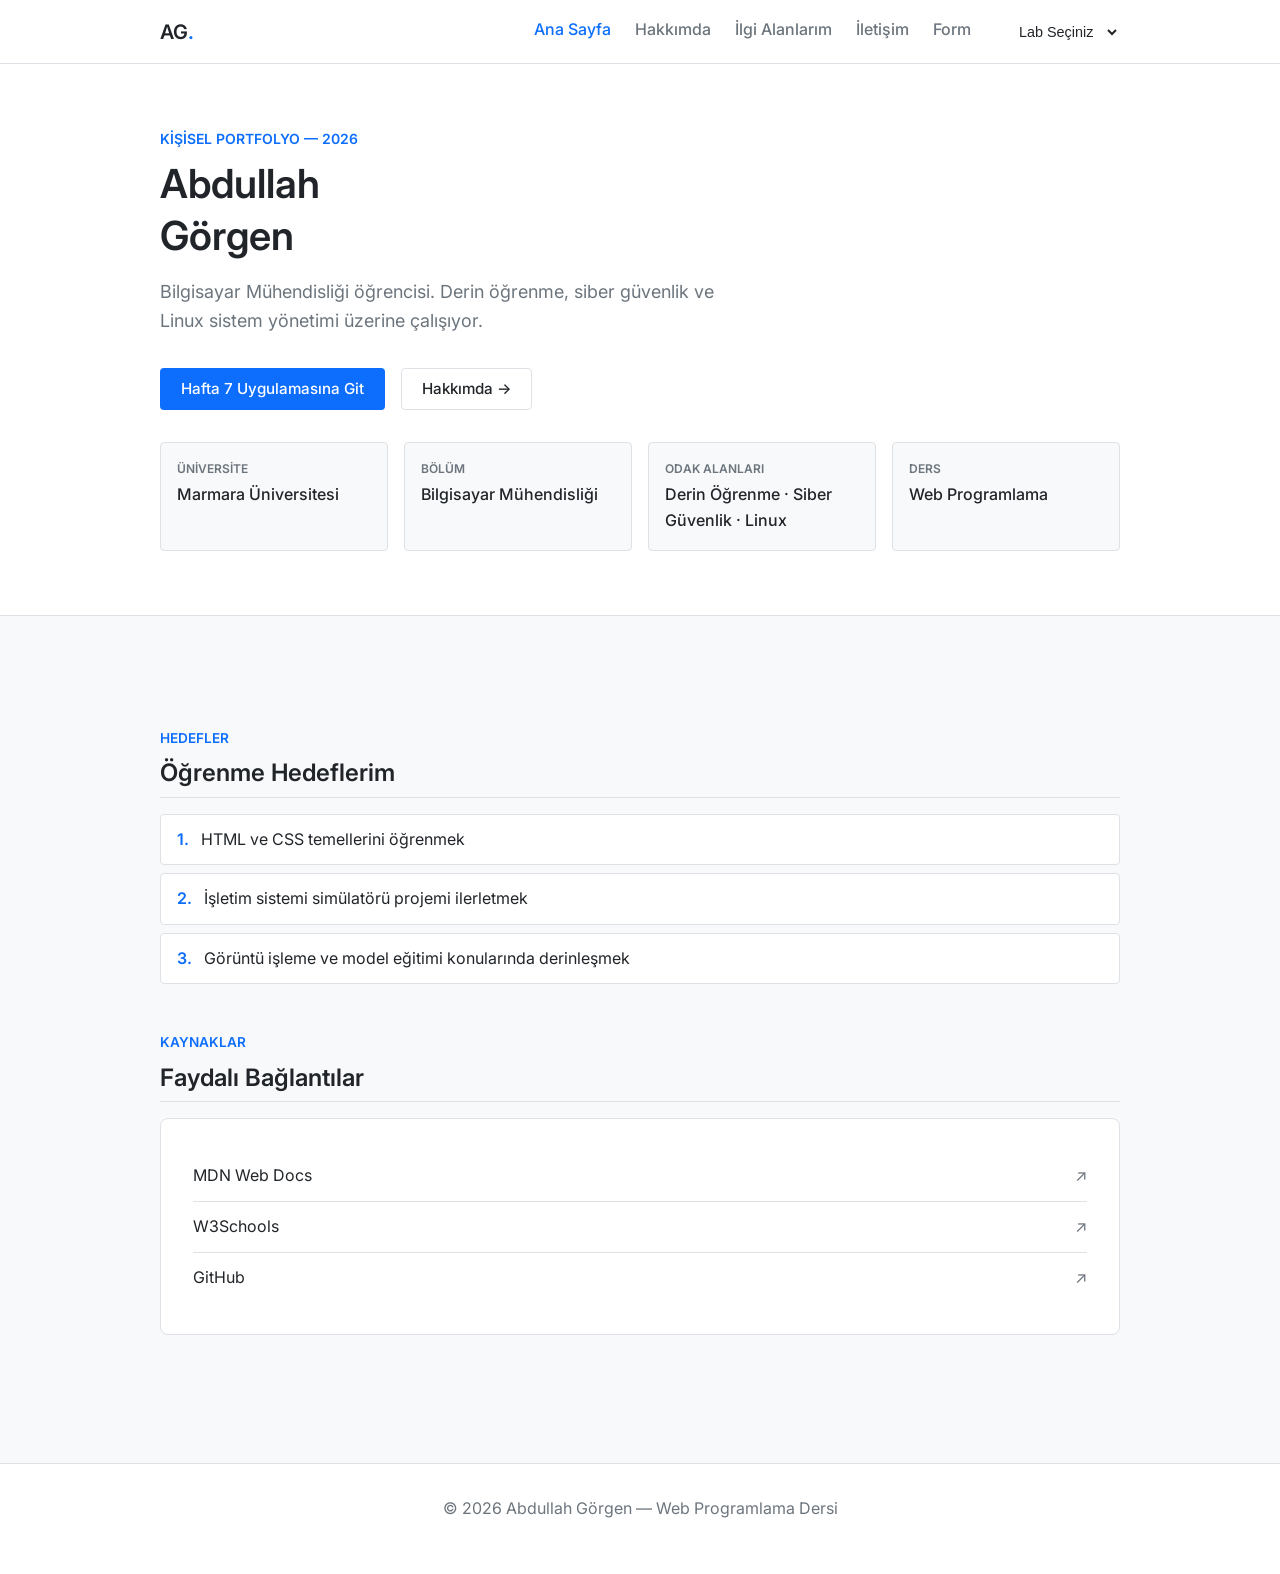
==== index.html @ 8c180d0b "lab7" ====
<!DOCTYPE html>
<html lang="tr">
<head>
  <meta charset="UTF-8" />
  <meta name="viewport" content="width=device-width, initial-scale=1.0" />
  <title>Abdullah Görgen — Kişisel Portfolyo</title>
  <link rel="stylesheet" href="style.css" />
</head>
<body>

  <!-- NAVBAR -->
  <nav class="navbar">
    <div class="container">
      <a href="index.html" class="nav-logo">AG<span>.</span></a>
      <ul class="nav-links">
        <li><a href="index.html" class="active">Ana Sayfa</a></li>
        <li><a href="about.html">Hakkımda</a></li>
        <li><a href="interests.html">İlgi Alanlarım</a></li>
        <li><a href="contact.html">İletişim</a></li>
        <li><a href="contactform.html">Form</a></li>
        <li>
          <select id="labSelector" style="padding: 6px 10px; border-radius: 6px; border: 1px solid var(--border); background: var(--surface); color: var(--text); font-size: 0.9rem; cursor: pointer; margin-left: 10px;">
            <option value="" selected disabled>Lab Seçiniz</option>
            <option value="2">Lab 2</option>
            <option value="3">Lab 3</option>
            <option value="5">Lab 5</option>
            <option value="6-1">Lab 6.1</option>
            <option value="6-2">Lab 6.2</option>
            <option value="7">Lab 7</option>
          </select>
        </li>
      </ul>
    </div>
  </nav>

  <!-- HERO -->
  <section class="index-hero">
    <div class="container">
      <div class="index-hero-content">
        <span class="eyebrow">Kişisel Portfolyo — 2026</span>
        <h1>Abdullah<br/>Görgen</h1>
        <p class="subtitle">
          Bilgisayar Mühendisliği öğrencisi. Derin öğrenme, siber güvenlik
          ve Linux sistem yönetimi üzerine çalışıyor.
        </p>
        <div class="hero-actions">
          <a href="lab7.html" class="btn btn-primary" style="background-color: #0d6efd; color: white;">Hafta 7 Uygulamasına Git</a>
          <a href="about.html" class="btn btn-ghost">Hakkımda →</a>
        </div>

        <!-- Hızlı bilgiler -->
        <div class="info-grid">
          <div class="info-cell">
            <div class="label">Üniversite</div>
            <div class="value">Marmara Üniversitesi</div>
          </div>
          <div class="info-cell">
            <div class="label">Bölüm</div>
            <div class="value">Bilgisayar Mühendisliği</div>
          </div>
          <div class="info-cell">
            <div class="label">Odak Alanları</div>
            <div class="value">Derin Öğrenme · Siber Güvenlik · Linux</div>
          </div>
          <div class="info-cell">
            <div class="label">Ders</div>
            <div class="value">Web Programlama</div>
          </div>
        </div>
      </div>
    </div>
  </section>

  <!-- ÖĞRENME HEDEFLERİ -->
  <section style="padding: 80px 0; border-top: 1px solid var(--border);">
    <div class="container">
      <div class="section">
        <p class="section-label">Hedefler</p>
        <h2>Öğrenme Hedeflerim</h2>
        <ol class="ordered-list">
          <li>HTML ve CSS temellerini öğrenmek</li>
          <li>İşletim sistemi simülatörü projemi ilerletmek</li>
          <li>Görüntü işleme ve model eğitimi konularında derinleşmek</li>
        </ol>
      </div>

      <div class="section">
        <p class="section-label">Kaynaklar</p>
        <h2>Faydalı Bağlantılar</h2>
        <div class="card">
          <a href="https://developer.mozilla.org/" target="_blank" class="link-row" style="color:inherit; text-decoration:none;">
            <span>MDN Web Docs</span>
            <span class="arrow">↗</span>
          </a>
          <a href="https://www.w3schools.com/" target="_blank" class="link-row" style="color:inherit; text-decoration:none;">
            <span>W3Schools</span>
            <span class="arrow">↗</span>
          </a>
          <a href="https://github.com/" target="_blank" class="link-row" style="color:inherit; text-decoration:none;">
            <span>GitHub</span>
            <span class="arrow">↗</span>
          </a>
        </div>
      </div>
    </div>
  </section>

  <footer class="site-footer">
    <div class="container">
      <p>© 2026 Abdullah Görgen — Web Programlama Dersi</p>
    </div>
  </footer>

  <script>
    document.addEventListener('DOMContentLoaded', function() {
      const labSelector = document.getElementById('labSelector');
      if (labSelector) {
        labSelector.addEventListener('change', function() {
          if (this.value) {
            window.location.href = `lab${this.value}.html`;
          }
        });
      }
    });
  </script>
</body>
</html>
---- style.css ----
/* ============================================================
   Abdullah Görgen – Kişisel Portfolyo | Yalın ve Temiz Stil
   Sade, modüler ve anlaşılır CSS
============================================================ */

/* ── 1. FONTLAR VE RESET ── */
@import url('https://fonts.googleapis.com/css2?family=Inter:wght@400;500;600&display=swap');

*, *::before, *::after {
  box-sizing: border-box;
  margin: 0;
  padding: 0;
}

/* ── 2. DEĞİŞKENLER (VARIABLES) ── */
:root {
  --bg-color: #f8f9fa;
  --surface-color: #ffffff;
  --text-primary: #212529;
  --text-secondary: #6c757d;
  --border-color: #dee2e6;
  --primary-color: #0d6efd;
  --primary-hover: #0b5ed7;
  --danger-color: #dc3545;
  --danger-hover: #bb2d3b;

  --nav-height: 64px;
  --max-width: 1000px;
  --radius-sm: 4px;
  --radius-md: 8px;
}

/* Koyu Tema Tercihi (Otomatik) */
@media (prefers-color-scheme: dark) {
  :root {
    --bg-color: #121212;
    --surface-color: #1e1e1e;
    --text-primary: #e9ecef;
    --text-secondary: #adb5bd;
    --border-color: #343a40;
    --primary-color: #3b82f6;
    --primary-hover: #60a5fa;
  }
}

/* ── 3. TEMEL ETİKETLER ── */
body {
  background-color: var(--bg-color);
  color: var(--text-primary);
  font-family: 'Inter', sans-serif;
  font-size: 16px;
  line-height: 1.6;
  min-height: 100vh;
  display: flex;
  flex-direction: column;
}

h1, h2, h3, h4 {
  color: var(--text-primary);
  line-height: 1.3;
  margin-bottom: 1rem;
  font-weight: 600;
}

h1 { font-size: 2.2rem; }
h2 { font-size: 1.5rem; border-bottom: 1px solid var(--border-color); padding-bottom: 0.5rem; }
h3 { font-size: 1.25rem; }
p { color: var(--text-secondary); margin-bottom: 1.25rem; }
a { color: var(--primary-color); text-decoration: none; transition: color 0.2s; }
a:hover { color: var(--primary-hover); }
strong, b { font-weight: 600; color: var(--text-primary); }

/* ── 4. YARDIMCI SINIFLAR (UTILITIES) ── */
.container {
  width: 100%;
  max-width: var(--max-width);
  margin: 0 auto;
  padding: 0 20px;
}

/* ── 5. NAVBAR (MENÜ) ── */
.navbar {
  position: sticky;
  top: 0;
  z-index: 100;
  background-color: var(--surface-color);
  border-bottom: 1px solid var(--border-color);
  height: var(--nav-height);
  display: flex;
  align-items: center;
}

.navbar .container {
  display: flex;
  justify-content: space-between;
  align-items: center;
}

.nav-logo {
  font-size: 1.25rem;
  font-weight: 600;
  color: var(--text-primary) !important;
}

.nav-logo span {
  color: var(--primary-color);
}

.nav-links {
  list-style: none;
  display: flex;
  gap: 1.5rem;
}

.nav-links a {
  color: var(--text-secondary);
  font-weight: 500;
  padding: 0.5rem 0;
}

.nav-links a:hover,
.nav-links a.active {
  color: var(--primary-color);
}

/* ── 6. SAYFA BAŞLIKLARI (HERO / BAŞLIK KISMI) ── */
.index-hero {
  padding: 4rem 0;
  background-color: var(--surface-color);
  border-bottom: 1px solid var(--border-color);
  margin-bottom: 2rem;
}

.index-hero-content h1 {
  font-size: 2.5rem;
}

.index-hero-content .eyebrow {
  display: block;
  font-size: 0.875rem;
  font-weight: 600;
  color: var(--primary-color);
  text-transform: uppercase;
  margin-bottom: 0.5rem;
}

.index-hero-content .subtitle {
  font-size: 1.125rem;
  max-width: 600px;
  margin-bottom: 2rem;
}

.page-hero {
  padding: 3rem 0;
  background-color: var(--surface-color);
  border-bottom: 1px solid var(--border-color);
  margin-bottom: 2rem;
}

.page-hero .eyebrow {
  display: block;
  color: var(--primary-color);
  font-weight: 600;
  font-size: 0.85rem;
  margin-bottom: 0.5rem;
  text-transform: uppercase;
}

.page-hero p {
  margin-bottom: 0;
}

.page-body {
  padding-bottom: 4rem;
  flex: 1;
}

/* ── 7. KARTLAR VE LİSTELER ── */
.card {
  background-color: var(--surface-color);
  border: 1px solid var(--border-color);
  border-radius: var(--radius-md);
  padding: 2rem;
  margin-bottom: 2rem;
}

.info-grid {
  display: grid;
  grid-template-columns: repeat(auto-fit, minmax(200px, 1fr));
  gap: 1rem;
  margin-top: 2rem;
}

.info-cell {
  background-color: var(--bg-color);
  padding: 1rem;
  border-radius: var(--radius-sm);
  border: 1px solid var(--border-color);
}

.info-cell .label {
  font-size: 0.75rem;
  text-transform: uppercase;
  color: var(--text-secondary);
  font-weight: 600;
  margin-bottom: 0.25rem;
}

.info-cell .value {
  color: var(--text-primary);
  font-weight: 500;
}

.styled-list, .ordered-list {
  list-style: none;
  display: flex;
  flex-direction: column;
  gap: 0.5rem;
  margin-bottom: 1.5rem;
}

.styled-list li, .ordered-list li {
  padding: 0.75rem 1rem;
  background-color: var(--surface-color);
  border: 1px solid var(--border-color);
  border-radius: var(--radius-sm);
  display: flex;
  align-items: center;
}

.styled-list li::before {
  content: '→';
  color: var(--primary-color);
  margin-right: 0.75rem;
}

.ordered-list {
  counter-reset: ordered-counter;
}

.ordered-list li::before {
  counter-increment: ordered-counter;
  content: counter(ordered-counter) ".";
  color: var(--primary-color);
  margin-right: 0.75rem;
  font-weight: 600;
}

.link-row {
  display: flex;
  justify-content: space-between;
  padding: 0.75rem 0;
  border-bottom: 1px solid var(--border-color);
  color: var(--text-primary);
}
.link-row:last-child {
  border-bottom: none;
}
.link-row .arrow {
  color: var(--text-secondary);
}

/* ── 8. BÖLÜMLER ── */
.section {
  margin-bottom: 3rem;
}

.section-label {
  color: var(--primary-color);
  font-size: 0.85rem;
  font-weight: 600;
  text-transform: uppercase;
  margin-bottom: 0.5rem;
}

/* ── 9. İLETİŞİM ELEMANLARI ── */
.two-col {
  display: grid;
  grid-template-columns: repeat(auto-fit, minmax(250px, 1fr));
  gap: 1.5rem;
}

.contact-item {
  display: flex;
  align-items: center;
  gap: 1rem;
  padding: 1rem;
  background-color: var(--surface-color);
  border: 1px solid var(--border-color);
  border-radius: var(--radius-sm);
}

.contact-icon {
  font-size: 1.5rem;
}

.contact-info span {
  display: block;
  font-size: 0.75rem;
  color: var(--text-secondary);
  text-transform: uppercase;
}

.faq-item {
  border: 1px solid var(--border-color);
  border-radius: var(--radius-sm);
  margin-bottom: 0.5rem;
  overflow: hidden;
}

.faq-question {
  background-color: var(--surface-color);
  padding: 1rem;
  font-weight: 500;
  color: var(--text-primary);
  border-bottom: 1px solid var(--border-color);
}

.faq-answer {
  padding: 1rem;
  background-color: var(--bg-color);
  color: var(--text-secondary);
}

/* ── 10. BUTONLAR VE FORMLAR ── */
.hero-actions {
  display: flex;
  gap: 1rem;
}

.btn {
  display: inline-block;
  padding: 0.5rem 1.25rem;
  font-size: 0.95rem;
  font-weight: 500;
  border-radius: var(--radius-sm);
  cursor: pointer;
  border: 1px solid transparent;
  transition: all 0.2s;
  text-align: center;
}

.btn-primary {
  background-color: var(--primary-color);
  color: #fff;
}

.btn-primary:hover {
  background-color: var(--primary-hover);
  color: #fff;
}

.btn-ghost {
  background-color: transparent;
  color: var(--text-primary);
  border-color: var(--border-color);
}

.btn-ghost:hover {
  border-color: var(--primary-color);
  color: var(--primary-color);
}

.btn-danger {
  background-color: var(--danger-color);
  color: #fff;
}

.btn-danger:hover {
  background-color: var(--danger-hover);
  color: #fff;
}

.btn-group {
  display: flex;
  gap: 1rem;
  margin-top: 1rem;
}

.form-group {
  margin-bottom: 1.5rem;
}

.form-label {
  display: block;
  font-size: 0.9rem;
  font-weight: 500;
  margin-bottom: 0.5rem;
  color: var(--text-primary);
}

.form-control {
  width: 100%;
  padding: 0.75rem;
  border: 1px solid var(--border-color);
  border-radius: var(--radius-sm);
  background-color: var(--bg-color);
  color: var(--text-primary);
  font-family: inherit;
  font-size: 1rem;
}

.form-control:focus {
  outline: none;
  border-color: var(--primary-color);
}

/* Diğer elemanlar */
.options-group {
  display: flex;
  flex-direction: column;
  gap: 0.5rem;
  padding: 1rem;
  border: 1px solid var(--border-color);
  border-radius: var(--radius-sm);
  background-color: var(--bg-color);
}

.option-item {
  display: flex;
  align-items: center;
  gap: 0.5rem;
  color: var(--text-primary);
  cursor: pointer;
}

.file-input-wrapper {
  position: relative;
}
.file-input-wrapper input[type="file"] {
  width: 100%;
  padding: 12px 16px;
  background: var(--bg-color);
  border: 1px dashed var(--border-color);
  border-radius: var(--radius-sm);
  color: var(--text-secondary);
  font-size: .9rem;
  cursor: pointer;
}

.tag-row {
  display: flex;
  flex-wrap: wrap;
  gap: 0.5rem;
}

.tag {
  padding: 0.25rem 0.75rem;
  background-color: var(--surface-color);
  border: 1px solid var(--border-color);
  border-radius: 100px;
  font-size: 0.85rem;
  color: var(--text-secondary);
}

.term-list {
  display: flex;
  flex-direction: column;
  gap: 1rem;
}

.term-item {
  background-color: var(--surface-color);
  border: 1px solid var(--border-color);
  border-radius: var(--radius-sm);
  padding: 1rem;
}

.term-item dt {
  font-weight: 600;
  color: var(--primary-color);
  margin-bottom: 0.25rem;
}

.term-item dd {
  color: var(--text-secondary);
  font-size: 0.9rem;
  margin-bottom: 0;
}

/* ── 11. LAB VE EKLENTİLER ── */
.lab-col {
  background-color: var(--surface-color);
  border: 1px solid var(--border-color);
  border-radius: var(--radius-md);
  padding: 1.5rem;
  margin-bottom: 1.5rem;
}

.skill-badge-row {
  display: flex;
  flex-wrap: wrap;
  gap: 0.5rem;
}

.skill-badge {
  padding: 0.25rem 0.75rem;
  background-color: rgba(13, 110, 253, 0.1);
  border: 1px solid rgba(13, 110, 253, 0.2);
  border-radius: var(--radius-sm);
  font-size: 0.85rem;
  color: var(--primary-color);
  font-weight: 500;
}

/* ── 12. FOOTER ── */
.site-footer {
  margin-top: auto;
  padding: 2rem 0;
  border-top: 1px solid var(--border-color);
  text-align: center;
  background-color: var(--surface-color);
}

/* ── 13. RESPONSIVE ── */
@media (max-width: 768px) {
  .nav-links {
    display: none;
  }
}
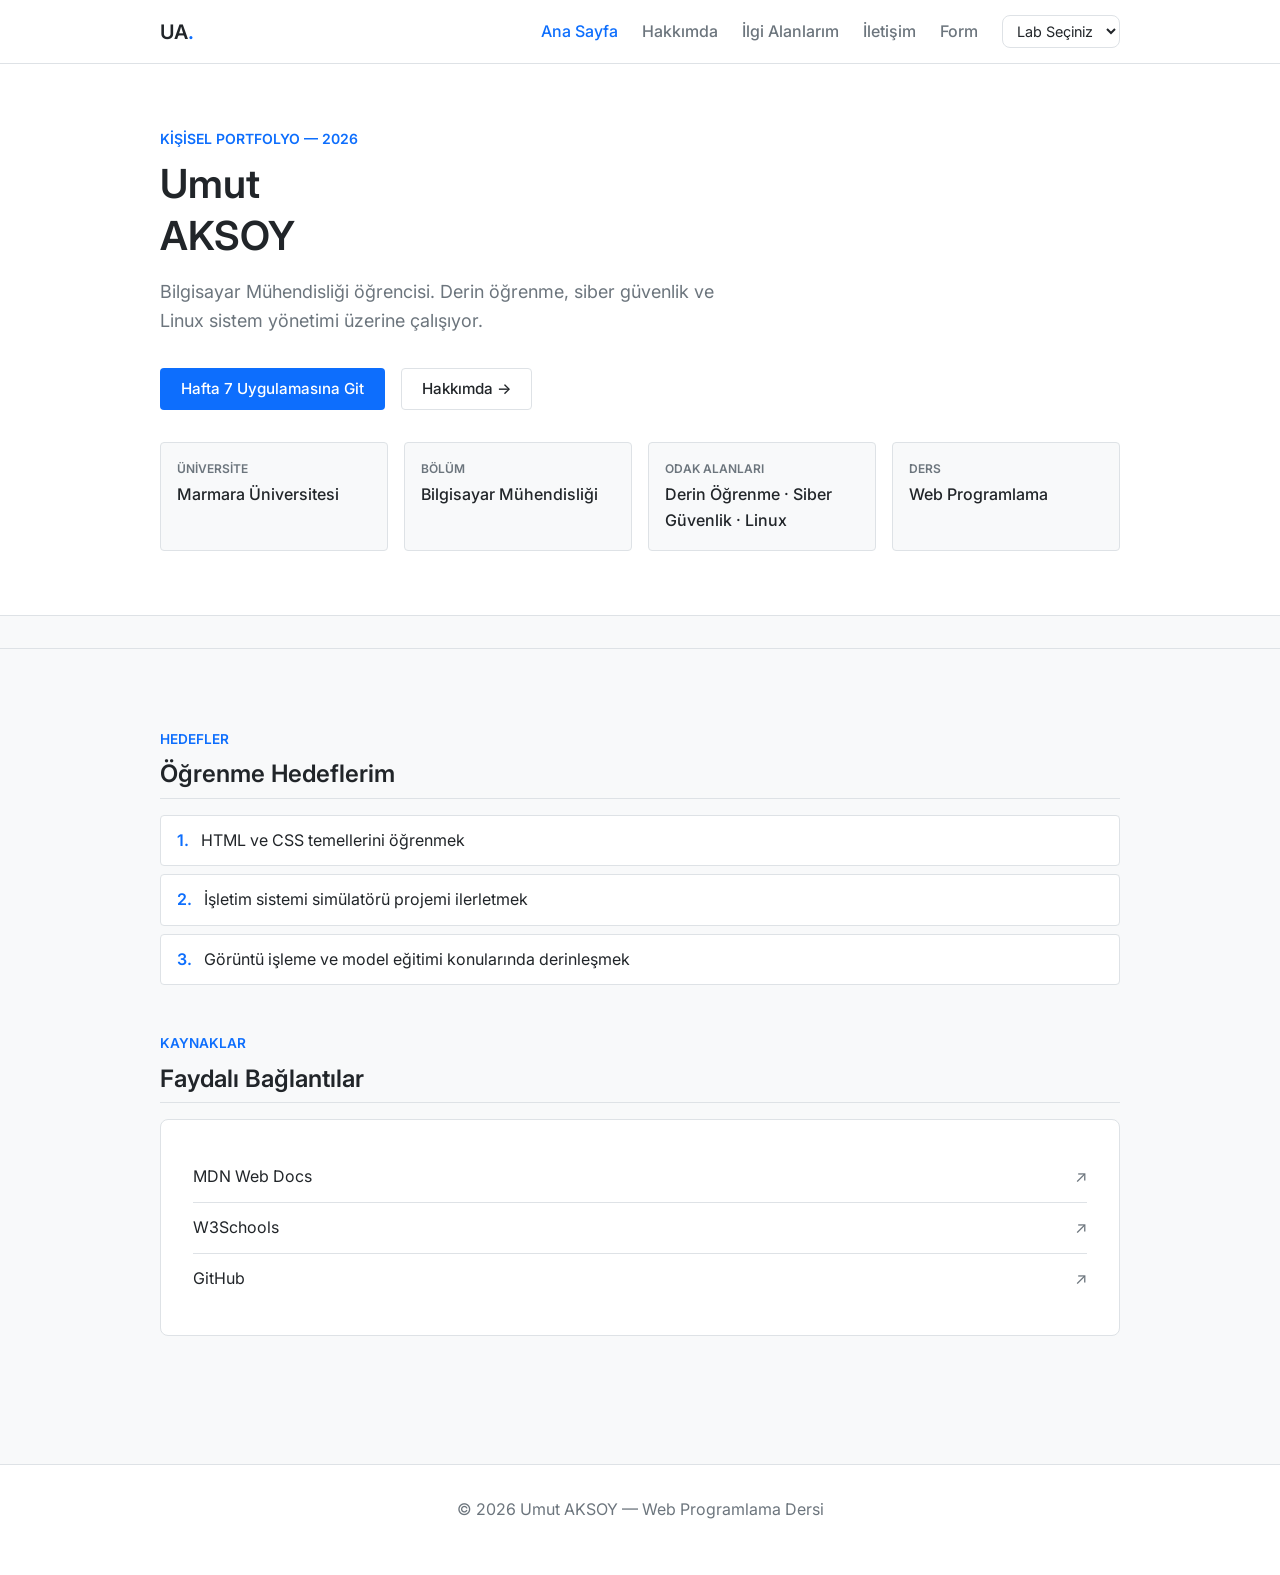
==== commit 4b55a246: "lab 7" ====
--- a/index.html
+++ b/index.html
@@ -3,7 +3,7 @@
 <head>
   <meta charset="UTF-8" />
   <meta name="viewport" content="width=device-width, initial-scale=1.0" />
-  <title>Abdullah Görgen — Kişisel Portfolyo</title>
+  <title>Umut AKSOY — Kişisel Portfolyo</title>
   <link rel="stylesheet" href="style.css" />
 </head>
 <body>
@@ -11,7 +11,7 @@
   <!-- NAVBAR -->
   <nav class="navbar">
     <div class="container">
-      <a href="index.html" class="nav-logo">AG<span>.</span></a>
+      <a href="index.html" class="nav-logo">UA<span>.</span></a>
       <ul class="nav-links">
         <li><a href="index.html" class="active">Ana Sayfa</a></li>
         <li><a href="about.html">Hakkımda</a></li>
@@ -19,7 +19,7 @@
         <li><a href="contact.html">İletişim</a></li>
         <li><a href="contactform.html">Form</a></li>
         <li>
-          <select id="labSelector" style="padding: 6px 10px; border-radius: 6px; border: 1px solid var(--border); background: var(--surface); color: var(--text); font-size: 0.9rem; cursor: pointer; margin-left: 10px;">
+          <select id="labSelector" class="lab-selector">
             <option value="" selected disabled>Lab Seçiniz</option>
             <option value="2">Lab 2</option>
             <option value="3">Lab 3</option>
@@ -38,13 +38,13 @@
     <div class="container">
       <div class="index-hero-content">
         <span class="eyebrow">Kişisel Portfolyo — 2026</span>
-        <h1>Abdullah<br/>Görgen</h1>
+        <h1>Umut<br/>AKSOY</h1>
         <p class="subtitle">
           Bilgisayar Mühendisliği öğrencisi. Derin öğrenme, siber güvenlik
           ve Linux sistem yönetimi üzerine çalışıyor.
         </p>
         <div class="hero-actions">
-          <a href="lab7.html" class="btn btn-primary" style="background-color: #0d6efd; color: white;">Hafta 7 Uygulamasına Git</a>
+          <a href="lab7.html" class="btn btn-primary">Hafta 7 Uygulamasına Git</a>
           <a href="about.html" class="btn btn-ghost">Hakkımda →</a>
         </div>
 
@@ -72,7 +72,7 @@
   </section>
 
   <!-- ÖĞRENME HEDEFLERİ -->
-  <section style="padding: 80px 0; border-top: 1px solid var(--border);">
+  <section class="learning-section">
     <div class="container">
       <div class="section">
         <p class="section-label">Hedefler</p>
@@ -88,15 +88,15 @@
         <p class="section-label">Kaynaklar</p>
         <h2>Faydalı Bağlantılar</h2>
         <div class="card">
-          <a href="https://developer.mozilla.org/" target="_blank" class="link-row" style="color:inherit; text-decoration:none;">
+          <a href="https://developer.mozilla.org/" target="_blank" class="link-row">
             <span>MDN Web Docs</span>
             <span class="arrow">↗</span>
           </a>
-          <a href="https://www.w3schools.com/" target="_blank" class="link-row" style="color:inherit; text-decoration:none;">
+          <a href="https://www.w3schools.com/" target="_blank" class="link-row">
             <span>W3Schools</span>
             <span class="arrow">↗</span>
           </a>
-          <a href="https://github.com/" target="_blank" class="link-row" style="color:inherit; text-decoration:none;">
+          <a href="https://github.com/" target="_blank" class="link-row">
             <span>GitHub</span>
             <span class="arrow">↗</span>
           </a>
@@ -107,21 +107,10 @@
 
   <footer class="site-footer">
     <div class="container">
-      <p>© 2026 Abdullah Görgen — Web Programlama Dersi</p>
+      <p>© 2026 Umut AKSOY — Web Programlama Dersi</p>
     </div>
   </footer>
 
-  <script>
-    document.addEventListener('DOMContentLoaded', function() {
-      const labSelector = document.getElementById('labSelector');
-      if (labSelector) {
-        labSelector.addEventListener('change', function() {
-          if (this.value) {
-            window.location.href = `lab${this.value}.html`;
-          }
-        });
-      }
-    });
-  </script>
+  <script src="scripts/main.js"></script>
 </body>
 </html>
--- a/style.css
+++ b/style.css
@@ -1,5 +1,5 @@
 /* ============================================================
-   Abdullah Görgen – Kişisel Portfolyo | Yalın ve Temiz Stil
+   Umut AKSOY – Kişisel Portfolyo | Yalın ve Temiz Stil
    Sade, modüler ve anlaşılır CSS
 ============================================================ */
 
@@ -21,6 +21,8 @@
   --border-color: #dee2e6;
   --primary-color: #0d6efd;
   --primary-hover: #0b5ed7;
+  --primary-light: rgba(13, 110, 253, 0.1);
+  --primary-border: rgba(13, 110, 253, 0.2);
   --danger-color: #dc3545;
   --danger-hover: #bb2d3b;
 
@@ -28,19 +30,7 @@
   --max-width: 1000px;
   --radius-sm: 4px;
   --radius-md: 8px;
-}
-
-/* Koyu Tema Tercihi (Otomatik) */
-@media (prefers-color-scheme: dark) {
-  :root {
-    --bg-color: #121212;
-    --surface-color: #1e1e1e;
-    --text-primary: #e9ecef;
-    --text-secondary: #adb5bd;
-    --border-color: #343a40;
-    --primary-color: #3b82f6;
-    --primary-hover: #60a5fa;
-  }
+  --transition: 0.2s;
 }
 
 /* ── 3. TEMEL ETİKETLER ── */
@@ -66,7 +56,7 @@
 h2 { font-size: 1.5rem; border-bottom: 1px solid var(--border-color); padding-bottom: 0.5rem; }
 h3 { font-size: 1.25rem; }
 p { color: var(--text-secondary); margin-bottom: 1.25rem; }
-a { color: var(--primary-color); text-decoration: none; transition: color 0.2s; }
+a { color: var(--primary-color); text-decoration: none; transition: color var(--transition); }
 a:hover { color: var(--primary-hover); }
 strong, b { font-weight: 600; color: var(--text-primary); }
 
@@ -110,17 +100,36 @@
   list-style: none;
   display: flex;
   gap: 1.5rem;
+  align-items: center;
 }
 
 .nav-links a {
   color: var(--text-secondary);
   font-weight: 500;
   padding: 0.5rem 0;
+  transition: color var(--transition);
 }
 
 .nav-links a:hover,
 .nav-links a.active {
   color: var(--primary-color);
+}
+
+.lab-selector {
+  padding: 0.375rem 0.625rem;
+  border-radius: var(--radius-md);
+  border: 1px solid var(--border-color);
+  background-color: var(--surface-color);
+  color: var(--text-primary);
+  font-size: 0.9rem;
+  font-family: inherit;
+  cursor: pointer;
+  transition: all var(--transition);
+}
+
+.lab-selector:focus {
+  outline: none;
+  border-color: var(--primary-color);
 }
 
 /* ── 6. SAYFA BAŞLIKLARI (HERO / BAŞLIK KISMI) ── */
@@ -173,6 +182,19 @@
 .page-body {
   padding-bottom: 4rem;
   flex: 1;
+}
+
+.form-container {
+  max-width: 720px;
+}
+
+.back-link-container {
+  margin-top: 1.5rem;
+}
+
+.learning-section {
+  padding: 5rem 0;
+  border-top: 1px solid var(--border-color);
 }
 
 /* ── 7. KARTLAR VE LİSTELER ── */
@@ -252,6 +274,11 @@
   padding: 0.75rem 0;
   border-bottom: 1px solid var(--border-color);
   color: var(--text-primary);
+  text-decoration: none;
+  transition: color var(--transition);
+}
+.link-row:hover {
+  color: var(--primary-color);
 }
 .link-row:last-child {
   border-bottom: none;
@@ -336,7 +363,7 @@
   border-radius: var(--radius-sm);
   cursor: pointer;
   border: 1px solid transparent;
-  transition: all 0.2s;
+  transition: all var(--transition);
   text-align: center;
 }
 
@@ -398,6 +425,7 @@
   color: var(--text-primary);
   font-family: inherit;
   font-size: 1rem;
+  transition: border-color var(--transition);
 }
 
 .form-control:focus {
@@ -495,8 +523,8 @@
 
 .skill-badge {
   padding: 0.25rem 0.75rem;
-  background-color: rgba(13, 110, 253, 0.1);
-  border: 1px solid rgba(13, 110, 253, 0.2);
+  background-color: var(--primary-light);
+  border: 1px solid var(--primary-border);
   border-radius: var(--radius-sm);
   font-size: 0.85rem;
   color: var(--primary-color);
